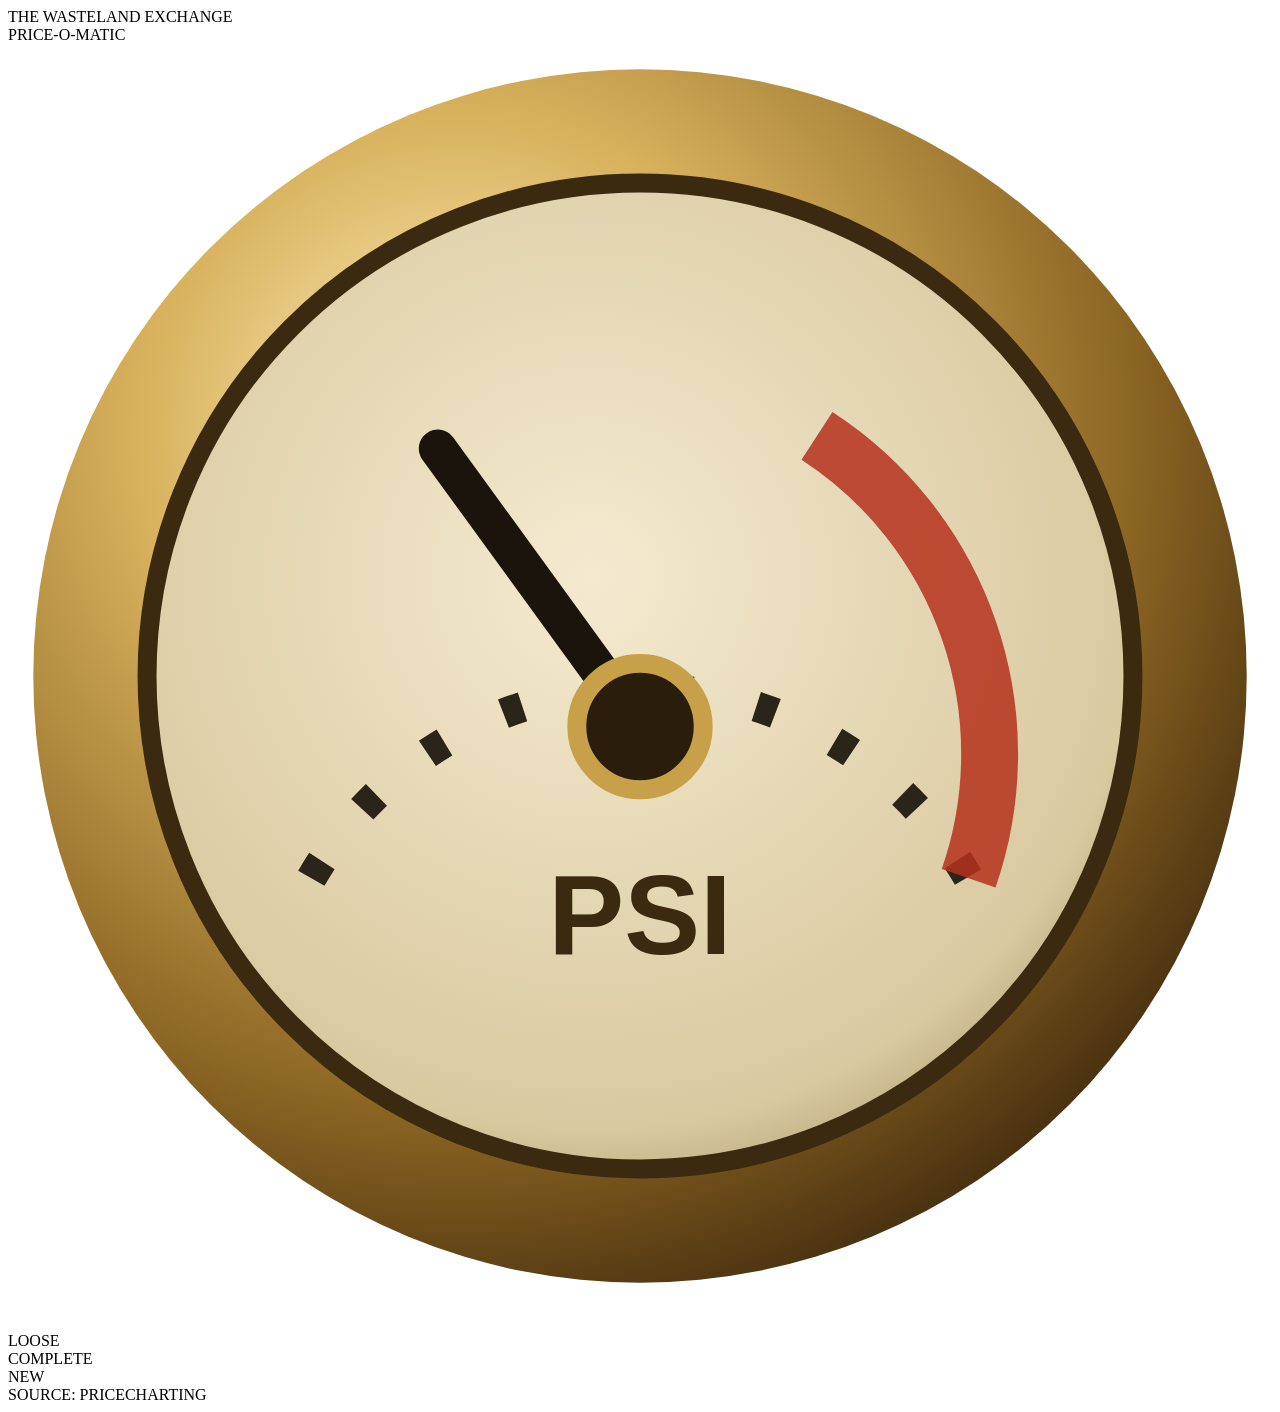
==== whatnot-ai-game-overlay/gameoverlay/web/overlay/index.html @ 41fdad45 "Add Wasteland Price-O-Matic overlay, operator dashboard, engine, server and full test suite - Recogn" ====
<!doctype html>
<html lang="en">
<head>
  <meta charset="utf-8">
  <meta name="viewport" content="width=device-width, initial-scale=1">
  <link rel="icon" href="data:,">
  <title>Price-O-Matic Overlay</title>
  <link rel="stylesheet" href="/overlay/static/overlay.css">
  <script type="module" src="/overlay/static/overlay.js"></script>
</head>
<body>
  <!--
    THE WASTELAND EXCHANGE — PRICE-O-MATIC
    Viewer-facing OBS Browser Source. Transparent everywhere except the machine.
    Shows nothing until the backend sends a verified PriceCharting record.
    Contains no sample prices; demo/preview data is always watermarked.
  -->
  <div id="anchor" class="anchor" aria-live="polite">
    <div id="machine" class="machine layout-portrait" data-state="hidden" role="img" aria-label="Game price guide">

      <!-- scavenged copper plumbing -->
      <div class="pipe pipe-l" aria-hidden="true"><i class="pipe-joint j1"></i><i class="pipe-joint j2"></i><i class="pipe-elbow"></i></div>
      <div class="pipe pipe-r" aria-hidden="true"><i class="pipe-joint j1"></i><i class="pipe-joint j2"></i><i class="pipe-elbow"></i></div>

      <!-- Art Deco marquee -->
      <header class="marquee">
        <div class="marquee-plate copper">
          <i class="rivet" style="left:14px;top:14px"></i><i class="rivet" style="right:14px;top:14px"></i>
          <i class="rivet" style="left:14px;bottom:12px"></i><i class="rivet" style="right:14px;bottom:12px"></i>
          <div class="lamp" aria-hidden="true"><span class="lamp-glass"></span><span class="lamp-glow"></span></div>
          <div class="marquee-text">
            <div class="machine-name stencil" id="machineName">THE WASTELAND EXCHANGE</div>
            <div class="machine-model" id="machineModel">PRICE-O-MATIC</div>
          </div>
          <svg class="gauge" viewBox="0 0 100 100" aria-hidden="true">
            <defs>
              <radialGradient id="gBezel" cx="35%" cy="30%" r="75%">
                <stop offset="0" stop-color="#fff1c2"/><stop offset=".35" stop-color="#d8b25c"/>
                <stop offset=".75" stop-color="#8a6422"/><stop offset="1" stop-color="#4a3210"/>
              </radialGradient>
              <radialGradient id="gFace" cx="45%" cy="40%" r="70%">
                <stop offset="0" stop-color="#f4ead0"/><stop offset=".8" stop-color="#d9c99f"/><stop offset="1" stop-color="#a8956a"/>
              </radialGradient>
            </defs>
            <circle cx="50" cy="50" r="48" fill="url(#gBezel)"/>
            <circle cx="50" cy="50" r="39" fill="url(#gFace)" stroke="#3b2a10" stroke-width="1.5"/>
            <path d="M24 66 A30 30 0 0 1 76 66" fill="none" stroke="#2b2418" stroke-width="2.4" stroke-dasharray="1.6 5.2"/>
            <path d="M64 31 A30 30 0 0 1 76 66" fill="none" stroke="#b5321e" stroke-width="4.5" opacity=".85"/>
            <text x="50" y="72" text-anchor="middle" font-size="9" font-family="Arial, sans-serif" font-weight="700" fill="#3b2a10">PSI</text>
            <line x1="50" y1="54" x2="34" y2="32" stroke="#1b140b" stroke-width="3" stroke-linecap="round"/>
            <circle cx="50" cy="54" r="5" fill="#2a1d0c" stroke="#c9a04a" stroke-width="1.5"/>
          </svg>
        </div>
      </header>

      <!-- main body: hammered copper frame around a stamped-steel inset -->
      <section class="body copper">
        <i class="screw" style="left:12px;top:12px"></i><i class="screw" style="right:12px;top:12px"></i>
        <i class="screw" style="left:12px;bottom:12px"></i><i class="screw" style="right:12px;bottom:12px"></i>
        <i class="rivet-row top" aria-hidden="true"></i><i class="rivet-row bottom" aria-hidden="true"></i>

        <div class="inset">
          <div class="nameplate">
            <div class="nameplate-inner">
              <div class="swap" id="titleSwap">
                <h1 class="game-title" id="gameTitle"></h1>
                <div class="console-tag"><span class="console-name stencil" id="consoleName"></span></div>
              </div>
            </div>
          </div>

          <div class="hazard" aria-hidden="true"><i class="bolt"></i><i class="bolt"></i></div>

          <div class="readouts">
            <div class="readout" data-kind="loose">
              <div class="label-plate"><span class="stencil">LOOSE</span></div>
              <div class="crt"><div class="crt-glass"><div class="swap"><span class="price" id="priceLoose"></span></div></div></div>
            </div>
            <div class="readout" data-kind="complete">
              <div class="label-plate"><span class="stencil">COMPLETE</span></div>
              <div class="crt"><div class="crt-glass"><div class="swap"><span class="price" id="priceComplete"></span></div></div></div>
            </div>
            <div class="readout" data-kind="new">
              <div class="label-plate"><span class="stencil">NEW</span></div>
              <div class="crt"><div class="crt-glass"><div class="swap"><span class="price" id="priceNew"></span></div></div></div>
            </div>
          </div>
        </div>

        <footer class="footer">
          <span class="attribution" id="attribution">SOURCE: PRICECHARTING</span>
          <span class="tuner" aria-hidden="true"><i class="tuner-scale"></i><i class="tuner-needle"></i></span>
          <span class="asof" id="asOf"></span>
        </footer>
      </section>

      <div class="demo-watermark" id="demoMark" hidden>
        <span class="demo-big">DEMO DATA</span>
        <span class="demo-small">DEMO DATA · SAMPLE VALUES · NOT LIVE PRICES</span>
      </div>
    </div>
  </div>
</body>
</html>
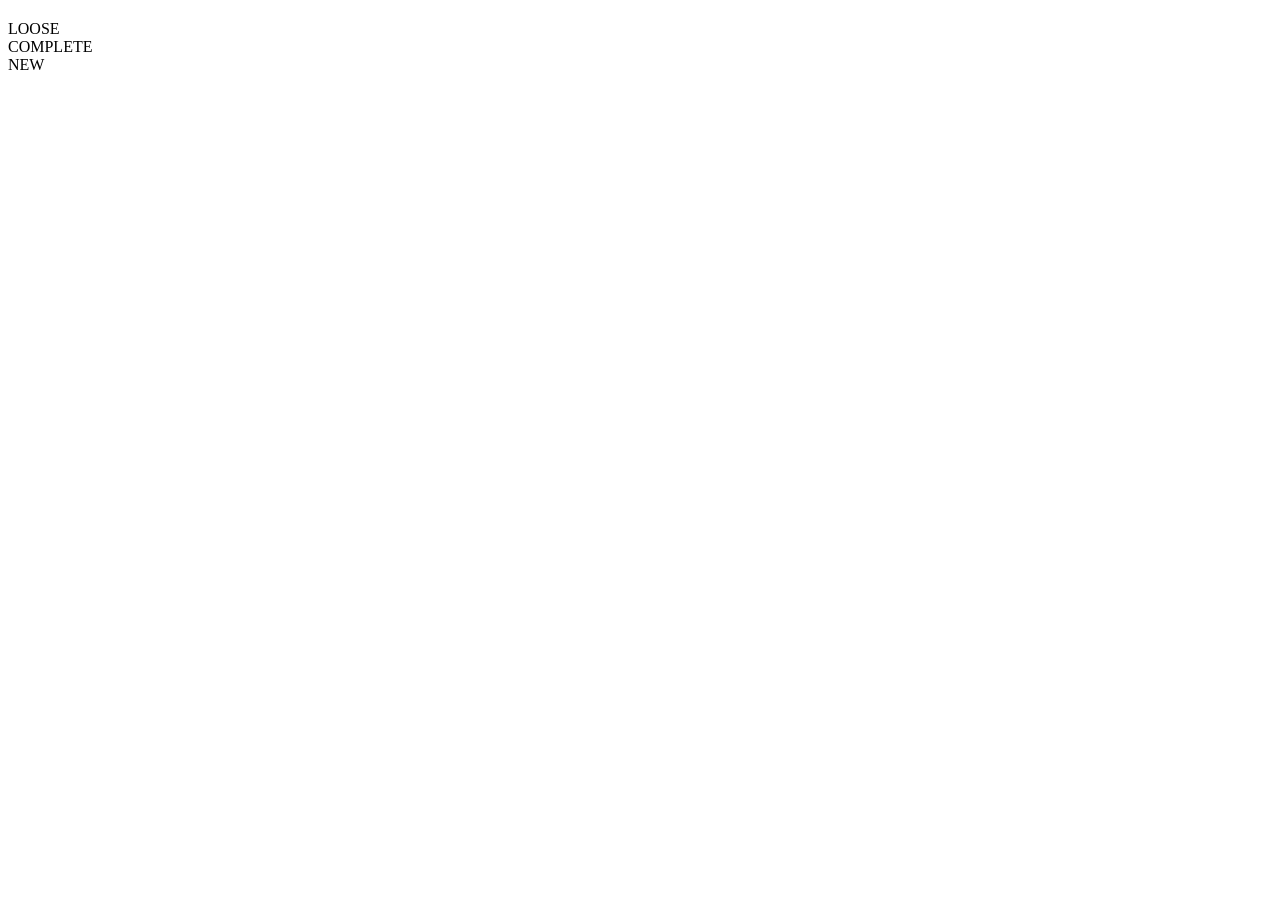
==== commit 05b0b5fa: "Overlay: slim top band without marquee sign or source footer - Remove the PRICE-O-MATIC marquee (sig" ====
--- a/whatnot-ai-game-overlay/gameoverlay/web/overlay/index.html
+++ b/whatnot-ai-game-overlay/gameoverlay/web/overlay/index.html
@@ -10,88 +10,46 @@
 </head>
 <body>
   <!--
-    THE WASTELAND EXCHANGE — PRICE-O-MATIC
-    Viewer-facing OBS Browser Source. Transparent everywhere except the machine.
-    Shows nothing until the backend sends a verified PriceCharting record.
-    Contains no sample prices; demo/preview data is always watermarked.
+    Viewer-facing OBS Browser Source: a slim copper-and-steel price band.
+    Transparent everywhere except the band. Shows nothing until the backend sends a
+    verified PriceCharting record. Contains no sample prices; demo/preview data is
+    always watermarked.
   -->
   <div id="anchor" class="anchor" aria-live="polite">
     <div id="machine" class="machine layout-portrait" data-state="hidden" role="img" aria-label="Game price guide">
-
-      <!-- scavenged copper plumbing -->
-      <div class="pipe pipe-l" aria-hidden="true"><i class="pipe-joint j1"></i><i class="pipe-joint j2"></i><i class="pipe-elbow"></i></div>
-      <div class="pipe pipe-r" aria-hidden="true"><i class="pipe-joint j1"></i><i class="pipe-joint j2"></i><i class="pipe-elbow"></i></div>
-
-      <!-- Art Deco marquee -->
-      <header class="marquee">
-        <div class="marquee-plate copper">
-          <i class="rivet" style="left:14px;top:14px"></i><i class="rivet" style="right:14px;top:14px"></i>
-          <i class="rivet" style="left:14px;bottom:12px"></i><i class="rivet" style="right:14px;bottom:12px"></i>
-          <div class="lamp" aria-hidden="true"><span class="lamp-glass"></span><span class="lamp-glow"></span></div>
-          <div class="marquee-text">
-            <div class="machine-name stencil" id="machineName">THE WASTELAND EXCHANGE</div>
-            <div class="machine-model" id="machineModel">PRICE-O-MATIC</div>
-          </div>
-          <svg class="gauge" viewBox="0 0 100 100" aria-hidden="true">
-            <defs>
-              <radialGradient id="gBezel" cx="35%" cy="30%" r="75%">
-                <stop offset="0" stop-color="#fff1c2"/><stop offset=".35" stop-color="#d8b25c"/>
-                <stop offset=".75" stop-color="#8a6422"/><stop offset="1" stop-color="#4a3210"/>
-              </radialGradient>
-              <radialGradient id="gFace" cx="45%" cy="40%" r="70%">
-                <stop offset="0" stop-color="#f4ead0"/><stop offset=".8" stop-color="#d9c99f"/><stop offset="1" stop-color="#a8956a"/>
-              </radialGradient>
-            </defs>
-            <circle cx="50" cy="50" r="48" fill="url(#gBezel)"/>
-            <circle cx="50" cy="50" r="39" fill="url(#gFace)" stroke="#3b2a10" stroke-width="1.5"/>
-            <path d="M24 66 A30 30 0 0 1 76 66" fill="none" stroke="#2b2418" stroke-width="2.4" stroke-dasharray="1.6 5.2"/>
-            <path d="M64 31 A30 30 0 0 1 76 66" fill="none" stroke="#b5321e" stroke-width="4.5" opacity=".85"/>
-            <text x="50" y="72" text-anchor="middle" font-size="9" font-family="Arial, sans-serif" font-weight="700" fill="#3b2a10">PSI</text>
-            <line x1="50" y1="54" x2="34" y2="32" stroke="#1b140b" stroke-width="3" stroke-linecap="round"/>
-            <circle cx="50" cy="54" r="5" fill="#2a1d0c" stroke="#c9a04a" stroke-width="1.5"/>
-          </svg>
-        </div>
-      </header>
-
-      <!-- main body: hammered copper frame around a stamped-steel inset -->
       <section class="body copper">
-        <i class="screw" style="left:12px;top:12px"></i><i class="screw" style="right:12px;top:12px"></i>
-        <i class="screw" style="left:12px;bottom:12px"></i><i class="screw" style="right:12px;bottom:12px"></i>
-        <i class="rivet-row top" aria-hidden="true"></i><i class="rivet-row bottom" aria-hidden="true"></i>
+        <i class="screw" style="left:3px;top:3px"></i><i class="screw" style="right:3px;top:3px"></i>
+        <i class="screw" style="left:3px;bottom:3px"></i><i class="screw" style="right:3px;bottom:3px"></i>
+        <div class="hazard" aria-hidden="true"><i class="bolt"></i><i class="bolt"></i></div>
 
         <div class="inset">
+          <!-- game identity: title + console on one slim row -->
           <div class="nameplate">
             <div class="nameplate-inner">
-              <div class="swap" id="titleSwap">
+              <span class="lamp" aria-hidden="true"><span class="lamp-glass"></span><span class="lamp-glow"></span></span>
+              <div class="swap title-swap" id="titleSwap">
                 <h1 class="game-title" id="gameTitle"></h1>
+              </div>
+              <div class="swap meta-swap">
                 <div class="console-tag"><span class="console-name stencil" id="consoleName"></span></div>
+                <div class="meta-line"><span class="attribution" id="attribution" hidden></span><span class="asof" id="asOf"></span></div>
               </div>
             </div>
           </div>
 
-          <div class="hazard" aria-hidden="true"><i class="bolt"></i><i class="bolt"></i></div>
-
+          <!-- three CRT readouts; labels sit inside the screens to save height -->
           <div class="readouts">
             <div class="readout" data-kind="loose">
-              <div class="label-plate"><span class="stencil">LOOSE</span></div>
-              <div class="crt"><div class="crt-glass"><div class="swap"><span class="price" id="priceLoose"></span></div></div></div>
+              <div class="crt"><div class="crt-glass"><span class="crt-label stencil">LOOSE</span><div class="swap"><span class="price" id="priceLoose"></span></div></div></div>
             </div>
             <div class="readout" data-kind="complete">
-              <div class="label-plate"><span class="stencil">COMPLETE</span></div>
-              <div class="crt"><div class="crt-glass"><div class="swap"><span class="price" id="priceComplete"></span></div></div></div>
+              <div class="crt"><div class="crt-glass"><span class="crt-label stencil">COMPLETE</span><div class="swap"><span class="price" id="priceComplete"></span></div></div></div>
             </div>
             <div class="readout" data-kind="new">
-              <div class="label-plate"><span class="stencil">NEW</span></div>
-              <div class="crt"><div class="crt-glass"><div class="swap"><span class="price" id="priceNew"></span></div></div></div>
+              <div class="crt"><div class="crt-glass"><span class="crt-label stencil">NEW</span><div class="swap"><span class="price" id="priceNew"></span></div></div></div>
             </div>
           </div>
         </div>
-
-        <footer class="footer">
-          <span class="attribution" id="attribution">SOURCE: PRICECHARTING</span>
-          <span class="tuner" aria-hidden="true"><i class="tuner-scale"></i><i class="tuner-needle"></i></span>
-          <span class="asof" id="asOf"></span>
-        </footer>
       </section>
 
       <div class="demo-watermark" id="demoMark" hidden>
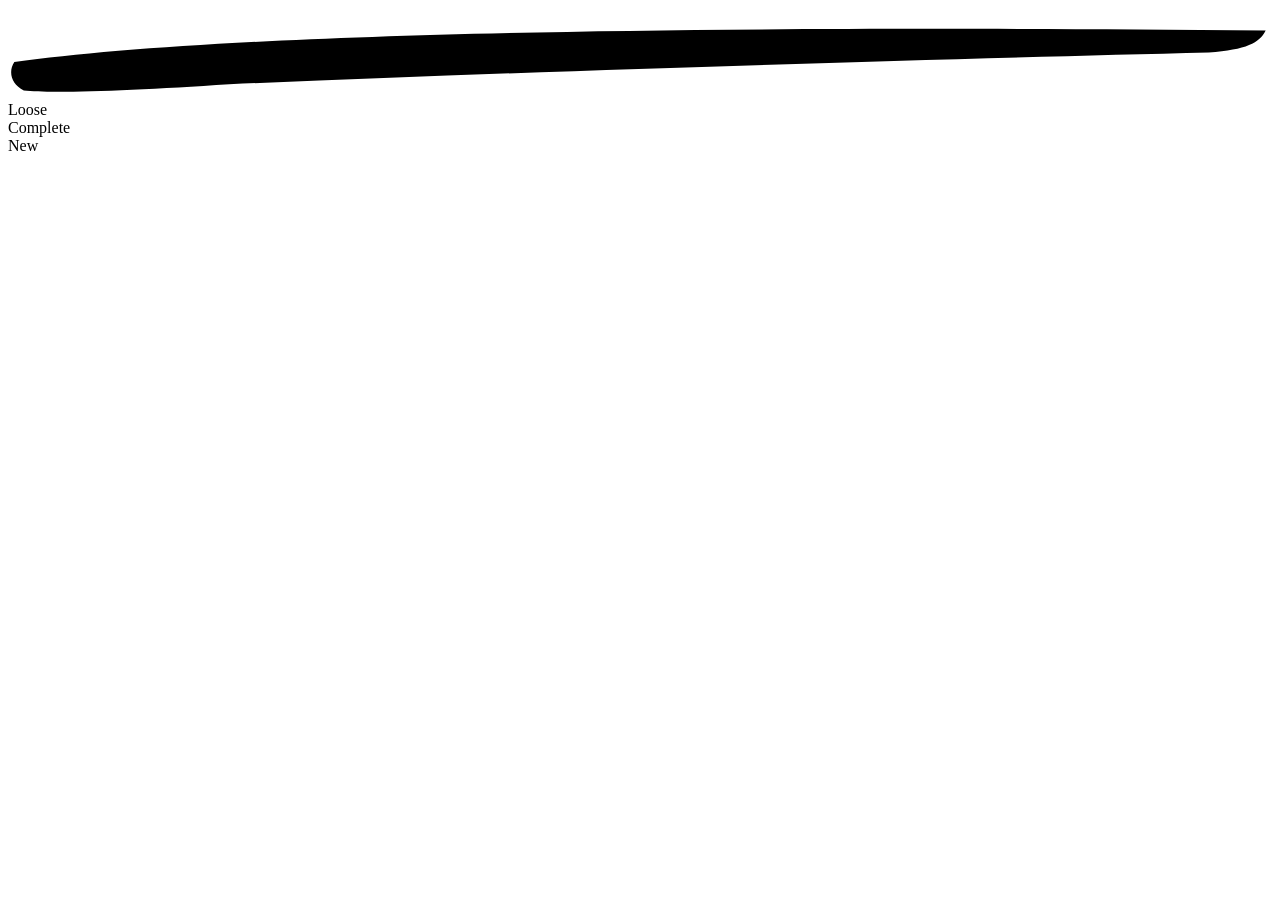
==== commit c50e01ca: "Overlay: weathered top sign matching the operator's reference; stays on screen between games - New l" ====
--- a/whatnot-ai-game-overlay/gameoverlay/web/overlay/index.html
+++ b/whatnot-ai-game-overlay/gameoverlay/web/overlay/index.html
@@ -4,57 +4,60 @@
   <meta charset="utf-8">
   <meta name="viewport" content="width=device-width, initial-scale=1">
   <link rel="icon" href="data:,">
-  <title>Price-O-Matic Overlay</title>
+  <title>Price Guide Overlay</title>
+  <link rel="preload" href="/overlay/static/caveat-brush.ttf" as="font" type="font/ttf" crossorigin>
+  <link rel="preload" href="/overlay/static/oswald.ttf" as="font" type="font/ttf" crossorigin>
   <link rel="stylesheet" href="/overlay/static/overlay.css">
   <script type="module" src="/overlay/static/overlay.js"></script>
 </head>
 <body>
   <!--
-    Viewer-facing OBS Browser Source: a slim copper-and-steel price band.
-    Transparent everywhere except the band. Shows nothing until the backend sends a
-    verified PriceCharting record. Contains no sample prices; demo/preview data is
-    always watermarked.
+    Viewer-facing OBS Browser Source: a slim, weathered price sign across the top.
+    Transparent everywhere except the sign. Between games the sign stays on screen with
+    its prices cleared (unless the operator turns that off). Contains no sample prices;
+    demo/preview data is always watermarked. Fonts are bundled (SIL OFL) — no CDN.
   -->
   <div id="anchor" class="anchor" aria-live="polite">
-    <div id="machine" class="machine layout-portrait" data-state="hidden" role="img" aria-label="Game price guide">
-      <section class="body copper">
-        <i class="screw" style="left:3px;top:3px"></i><i class="screw" style="right:3px;top:3px"></i>
-        <i class="screw" style="left:3px;bottom:3px"></i><i class="screw" style="right:3px;bottom:3px"></i>
-        <div class="hazard" aria-hidden="true"><i class="bolt"></i><i class="bolt"></i></div>
+    <div id="machine" class="machine" data-state="hidden" role="img" aria-label="Game price guide">
+      <div class="panel">
+        <div class="stripes" aria-hidden="true"><i></i><i></i><i></i></div>
+        <i class="bolt tl" aria-hidden="true"></i><i class="bolt bl" aria-hidden="true"></i>
+        <i class="bolt tr" aria-hidden="true"></i><i class="bolt br" aria-hidden="true"></i>
 
-        <div class="inset">
-          <!-- game identity: title + console on one slim row -->
-          <div class="nameplate">
-            <div class="nameplate-inner">
-              <span class="lamp" aria-hidden="true"><span class="lamp-glass"></span><span class="lamp-glow"></span></span>
-              <div class="swap title-swap" id="titleSwap">
-                <h1 class="game-title" id="gameTitle"></h1>
-              </div>
-              <div class="swap meta-swap">
-                <div class="console-tag"><span class="console-name stencil" id="consoleName"></span></div>
-                <div class="meta-line"><span class="attribution" id="attribution" hidden></span><span class="asof" id="asOf"></span></div>
-              </div>
+        <div class="identity">
+          <div class="swap title-swap">
+            <div class="title-wrap">
+              <h1 class="game-title" id="gameTitle"></h1>
+              <svg class="swoosh" viewBox="0 0 400 24" preserveAspectRatio="none" aria-hidden="true">
+                <path d="M2 13 C 60 5, 180 1, 398 3 C 396 7, 392 9, 380 10 C 300 12, 190 15, 70 20 C 40 22, 14 23, 5 22 C 1 20, 0 16, 2 13 Z"/>
+              </svg>
             </div>
-          </div>
-
-          <!-- three CRT readouts; labels sit inside the screens to save height -->
-          <div class="readouts">
-            <div class="readout" data-kind="loose">
-              <div class="crt"><div class="crt-glass"><span class="crt-label stencil">LOOSE</span><div class="swap"><span class="price" id="priceLoose"></span></div></div></div>
-            </div>
-            <div class="readout" data-kind="complete">
-              <div class="crt"><div class="crt-glass"><span class="crt-label stencil">COMPLETE</span><div class="swap"><span class="price" id="priceComplete"></span></div></div></div>
-            </div>
-            <div class="readout" data-kind="new">
-              <div class="crt"><div class="crt-glass"><span class="crt-label stencil">NEW</span><div class="swap"><span class="price" id="priceNew"></span></div></div></div>
-            </div>
+            <div class="console-name" id="consoleName"></div>
+            <div class="meta-line"><span class="attribution" id="attribution" hidden></span><span class="asof" id="asOf"></span></div>
           </div>
         </div>
-      </section>
+
+        <div class="divider" aria-hidden="true"></div>
+
+        <div class="readouts">
+          <div class="price-cell tag" data-kind="loose">
+            <div class="tag-header"><span class="price-label">Loose</span></div>
+            <div class="tag-body"><div class="swap"><span class="price" id="priceLoose"></span></div></div>
+          </div>
+          <div class="price-cell tag" data-kind="complete">
+            <div class="tag-header"><span class="price-label">Complete</span></div>
+            <div class="tag-body"><div class="swap"><span class="price" id="priceComplete"></span></div></div>
+          </div>
+          <div class="price-cell tag" data-kind="new">
+            <div class="tag-header"><span class="price-label">New</span></div>
+            <div class="tag-body"><div class="swap"><span class="price" id="priceNew"></span></div></div>
+          </div>
+        </div>
+      </div>
 
       <div class="demo-watermark" id="demoMark" hidden>
         <span class="demo-big">DEMO DATA</span>
-        <span class="demo-small">DEMO DATA · SAMPLE VALUES · NOT LIVE PRICES</span>
+        <span class="demo-small">DEMO · SAMPLE VALUES · NOT LIVE PRICES</span>
       </div>
     </div>
   </div>
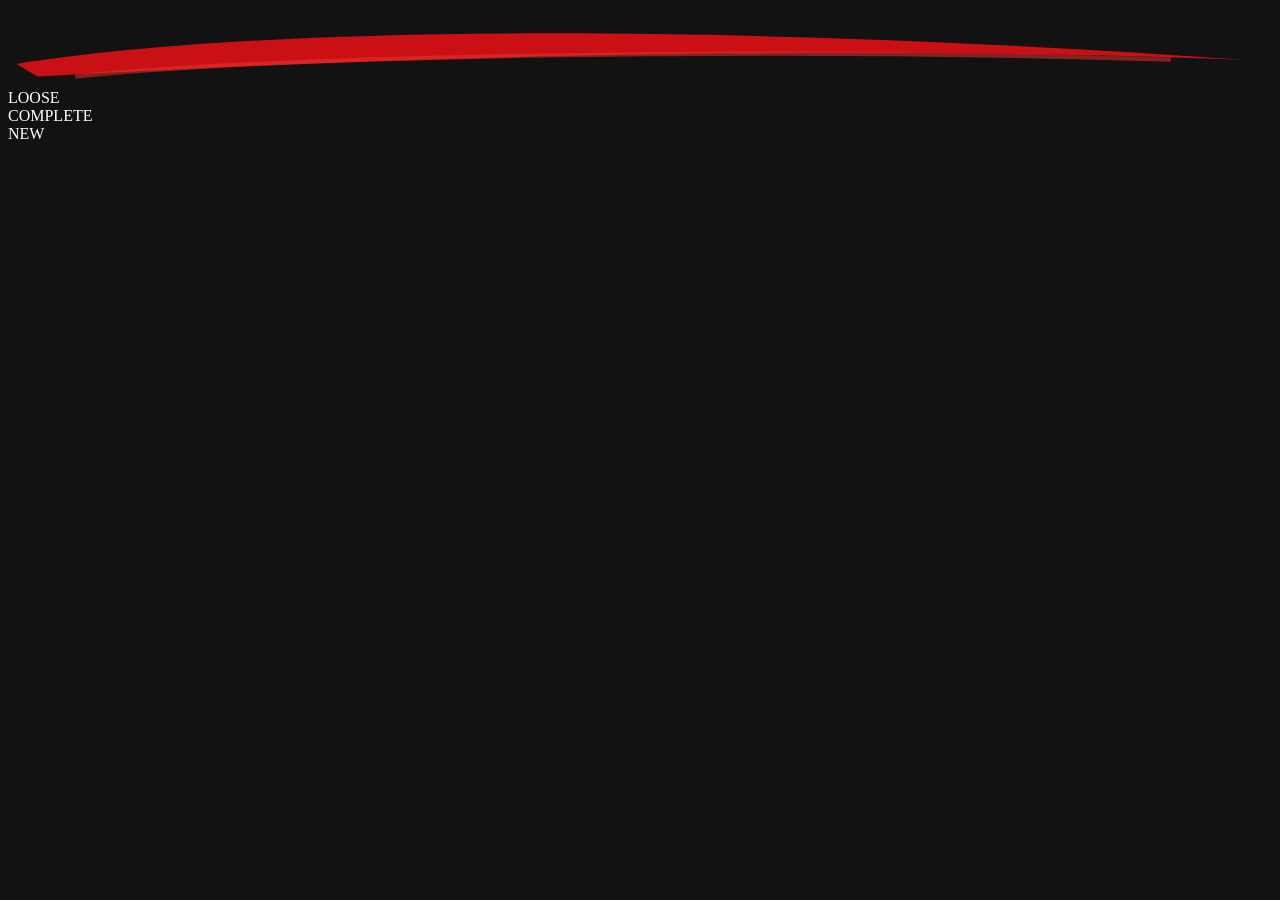
==== commit ed5dbf50: "Overlay: use the operator's Joe Dirt price strip package; whole-dollar prices - Live /overlay now us" ====
--- a/whatnot-ai-game-overlay/gameoverlay/web/overlay/index.html
+++ b/whatnot-ai-game-overlay/gameoverlay/web/overlay/index.html
@@ -1,65 +1,55 @@
 <!doctype html>
 <html lang="en">
 <head>
-  <meta charset="utf-8">
-  <meta name="viewport" content="width=device-width, initial-scale=1">
-  <link rel="icon" href="data:,">
-  <title>Price Guide Overlay</title>
-  <link rel="preload" href="/overlay/static/caveat-brush.ttf" as="font" type="font/ttf" crossorigin>
-  <link rel="preload" href="/overlay/static/oswald.ttf" as="font" type="font/ttf" crossorigin>
-  <link rel="stylesheet" href="/overlay/static/overlay.css">
+  <meta charset="utf-8" />
+  <meta name="viewport" content="width=device-width, initial-scale=1" />
+  <meta name="color-scheme" content="dark" />
+  <link rel="icon" href="data:," />
+  <title>Joe Dirt / Whatnot — Live Price Overlay</title>
+  <!-- Exact families from FONTS_AND_LICENSES.md (Knewave, Barlow Condensed, Anton), bundled
+       locally under the SIL Open Font License instead of the Google Fonts CDN. -->
+  <link rel="preload" href="/overlay/static/knewave.ttf" as="font" type="font/ttf" crossorigin />
+  <link rel="preload" href="/overlay/static/anton.ttf" as="font" type="font/ttf" crossorigin />
+  <link rel="preload" href="/overlay/static/barlow-condensed-800.ttf" as="font" type="font/ttf" crossorigin />
+  <link rel="preload" href="/overlay/static/barlow-condensed-900-italic.ttf" as="font" type="font/ttf" crossorigin />
+  <link rel="stylesheet" href="/overlay/static/style.css" />
   <script type="module" src="/overlay/static/overlay.js"></script>
 </head>
-<body>
+<body data-overlay="hidden">
   <!--
-    Viewer-facing OBS Browser Source: a slim, weathered price sign across the top.
-    Transparent everywhere except the sign. Between games the sign stays on screen with
-    its prices cleared (unless the operator turns that off). Contains no sample prices;
-    demo/preview data is always watermarked. Fonts are bundled (SIL OFL) — no CDN.
+    OBS: Browser Source 1080x1920; transparent background.
+    Data arrives from this app's read-only local WebSocket (/ws/overlay): only verified
+    PriceCharting records, as one atomic update. The page ships with no game or price.
+    The ONLY baked visual element is the distressed metal frame / unlettered plates.
+    All letters and prices below are live DOM text.
   -->
-  <div id="anchor" class="anchor" aria-live="polite">
-    <div id="machine" class="machine" data-state="hidden" role="img" aria-label="Game price guide">
-      <div class="panel">
-        <div class="stripes" aria-hidden="true"><i></i><i></i><i></i></div>
-        <i class="bolt tl" aria-hidden="true"></i><i class="bolt bl" aria-hidden="true"></i>
-        <i class="bolt tr" aria-hidden="true"></i><i class="bolt br" aria-hidden="true"></i>
+  <main class="broadcast" id="broadcast" aria-label="Game price reference overlay">
+    <section class="header" id="header" aria-live="polite" aria-atomic="true" aria-label="Current game and reference prices">
+      <img class="frame-skin" src="/overlay/static/header-skin.png" alt="" draggable="false" aria-hidden="true" />
 
-        <div class="identity">
-          <div class="swap title-swap">
-            <div class="title-wrap">
-              <h1 class="game-title" id="gameTitle"></h1>
-              <svg class="swoosh" viewBox="0 0 400 24" preserveAspectRatio="none" aria-hidden="true">
-                <path d="M2 13 C 60 5, 180 1, 398 3 C 396 7, 392 9, 380 10 C 300 12, 190 15, 70 20 C 40 22, 14 23, 5 22 C 1 20, 0 16, 2 13 Z"/>
-              </svg>
-            </div>
-            <div class="console-name" id="consoleName"></div>
-            <div class="meta-line"><span class="attribution" id="attribution" hidden></span><span class="asof" id="asOf"></span></div>
-          </div>
-        </div>
-
-        <div class="divider" aria-hidden="true"></div>
-
-        <div class="readouts">
-          <div class="price-cell tag" data-kind="loose">
-            <div class="tag-header"><span class="price-label">Loose</span></div>
-            <div class="tag-body"><div class="swap"><span class="price" id="priceLoose"></span></div></div>
-          </div>
-          <div class="price-cell tag" data-kind="complete">
-            <div class="tag-header"><span class="price-label">Complete</span></div>
-            <div class="tag-body"><div class="swap"><span class="price" id="priceComplete"></span></div></div>
-          </div>
-          <div class="price-cell tag" data-kind="new">
-            <div class="tag-header"><span class="price-label">New</span></div>
-            <div class="tag-body"><div class="swap"><span class="price" id="priceNew"></span></div></div>
-          </div>
-        </div>
+      <div class="title-area">
+        <div class="title-frame"><span id="game-title" class="game-title"></span></div>
+        <svg class="flourish" viewBox="0 0 300 14" preserveAspectRatio="none" aria-hidden="true"><path d="M2 9 C65 -1 180 0 293 8 C215 5 113 6 7 12 Z" fill="#ca1015" /><path d="M16 12 C65 7 176 5 276 8" stroke="#ef3630" stroke-width="1" fill="none" opacity=".5" /></svg>
+        <div class="system-frame"><span id="game-system" class="game-system"></span></div>
       </div>
 
-      <div class="demo-watermark" id="demoMark" hidden>
-        <span class="demo-big">DEMO DATA</span>
-        <span class="demo-small">DEMO · SAMPLE VALUES · NOT LIVE PRICES</span>
+      <div class="value-plate loose-plate">
+        <span class="plate-label">LOOSE</span>
+        <div class="plate-price"><span id="price-loose" class="price-text"></span></div>
       </div>
-    </div>
-  </div>
+      <div class="value-plate complete-plate">
+        <span class="plate-label">COMPLETE</span>
+        <div class="plate-price"><span id="price-complete" class="price-text"></span></div>
+      </div>
+      <div class="value-plate new-plate">
+        <span class="plate-label">NEW</span>
+        <div class="plate-price"><span id="price-new" class="price-text"></span></div>
+      </div>
+
+      <!-- Only in demo mode / dashboard design preview: sample values are never shown unmarked. -->
+      <div class="demo-mark" id="demoMark" hidden>DEMO · SAMPLE VALUES · NOT LIVE PRICES</div>
+    </section>
+
+  </main>
 </body>
 </html>
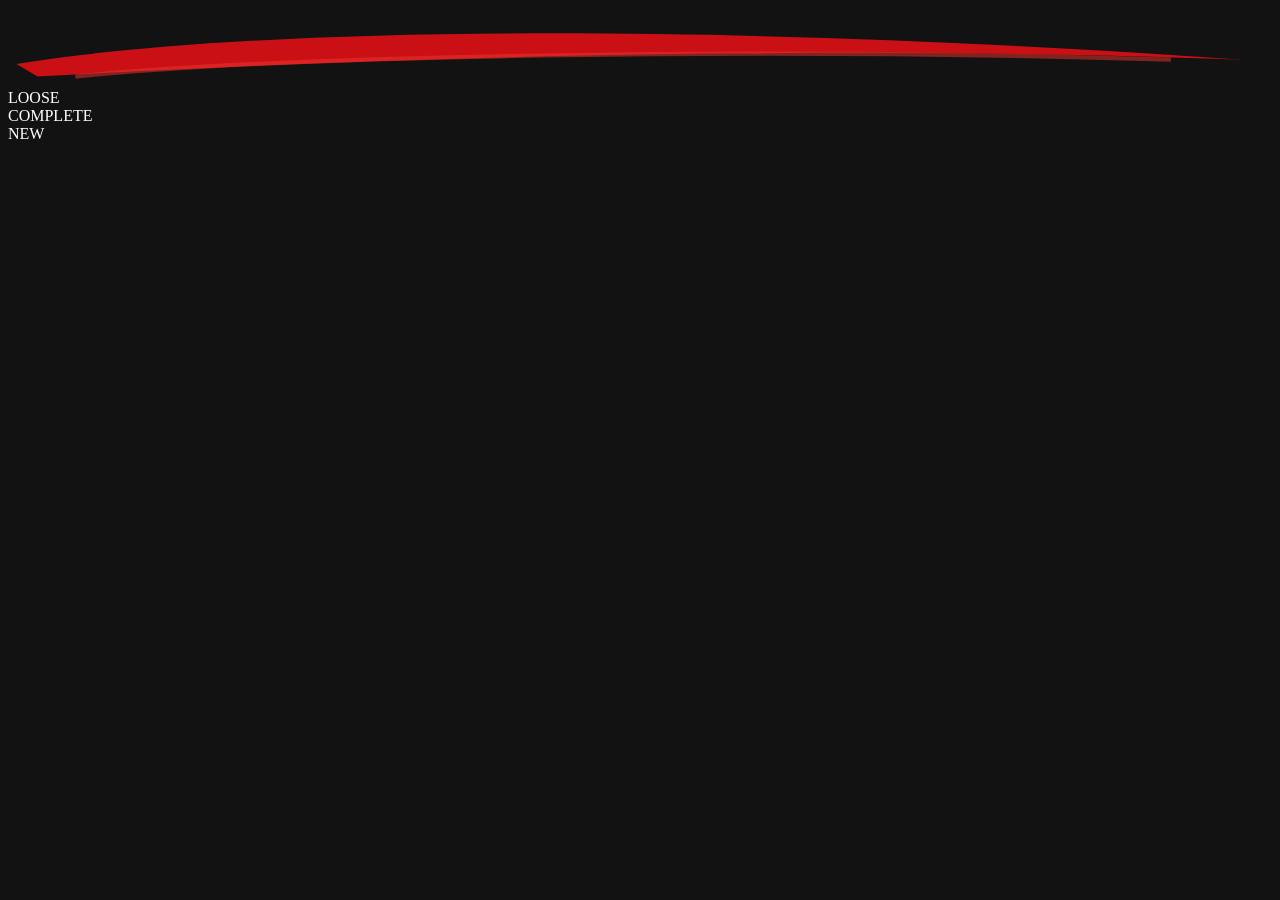
==== commit 7fb97c4a: "Overlay: live "title only" switch that hides market prices on the stream - New setting overlay.show_" ====
--- a/whatnot-ai-game-overlay/gameoverlay/web/overlay/index.html
+++ b/whatnot-ai-game-overlay/gameoverlay/web/overlay/index.html
@@ -26,6 +26,8 @@
   <main class="broadcast" id="broadcast" aria-label="Game price reference overlay">
     <section class="header" id="header" aria-live="polite" aria-atomic="true" aria-label="Current game and reference prices">
       <img class="frame-skin" src="/overlay/static/header-skin.png" alt="" draggable="false" aria-hidden="true" />
+      <!-- Same frame without the price plates, for the operator's "title only" mode. -->
+      <img class="frame-skin frame-skin-title" src="/overlay/static/header-skin-title.png" alt="" draggable="false" aria-hidden="true" />
 
       <div class="title-area">
         <div class="title-frame"><span id="game-title" class="game-title"></span></div>
